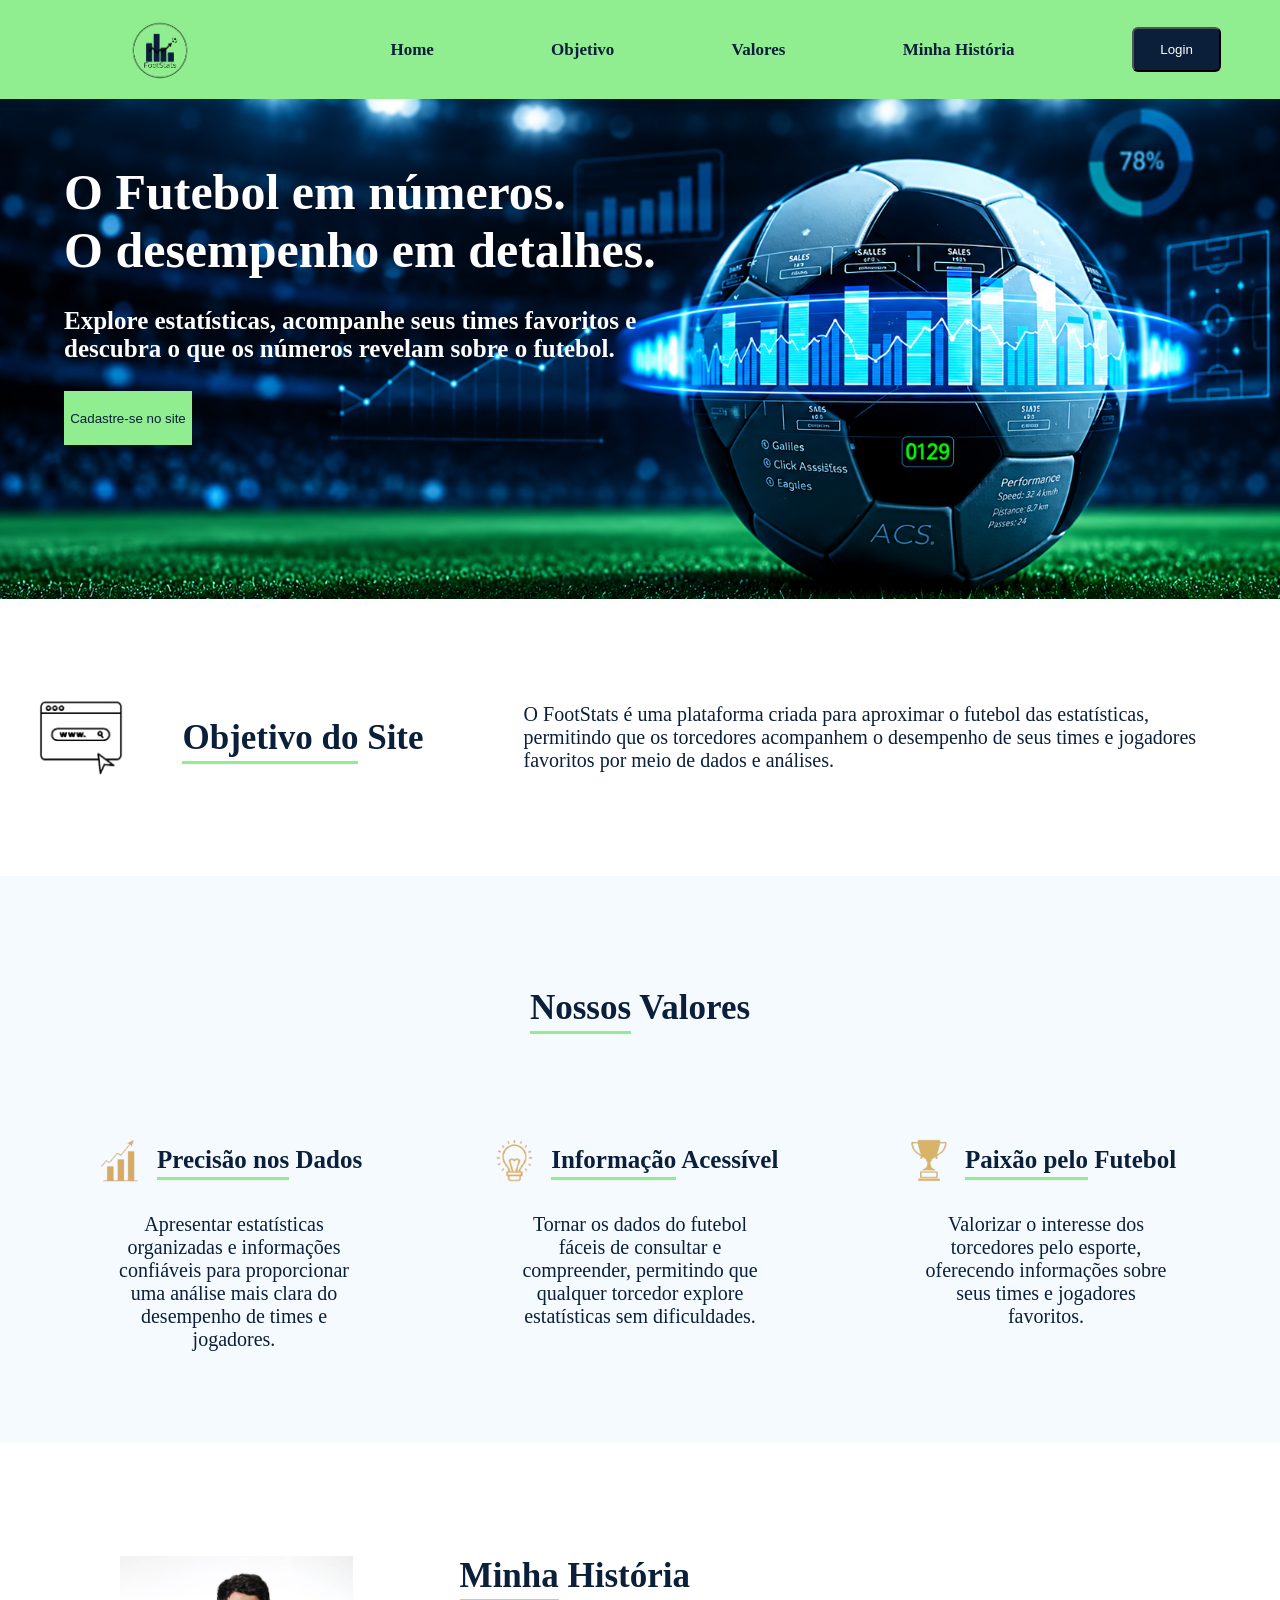
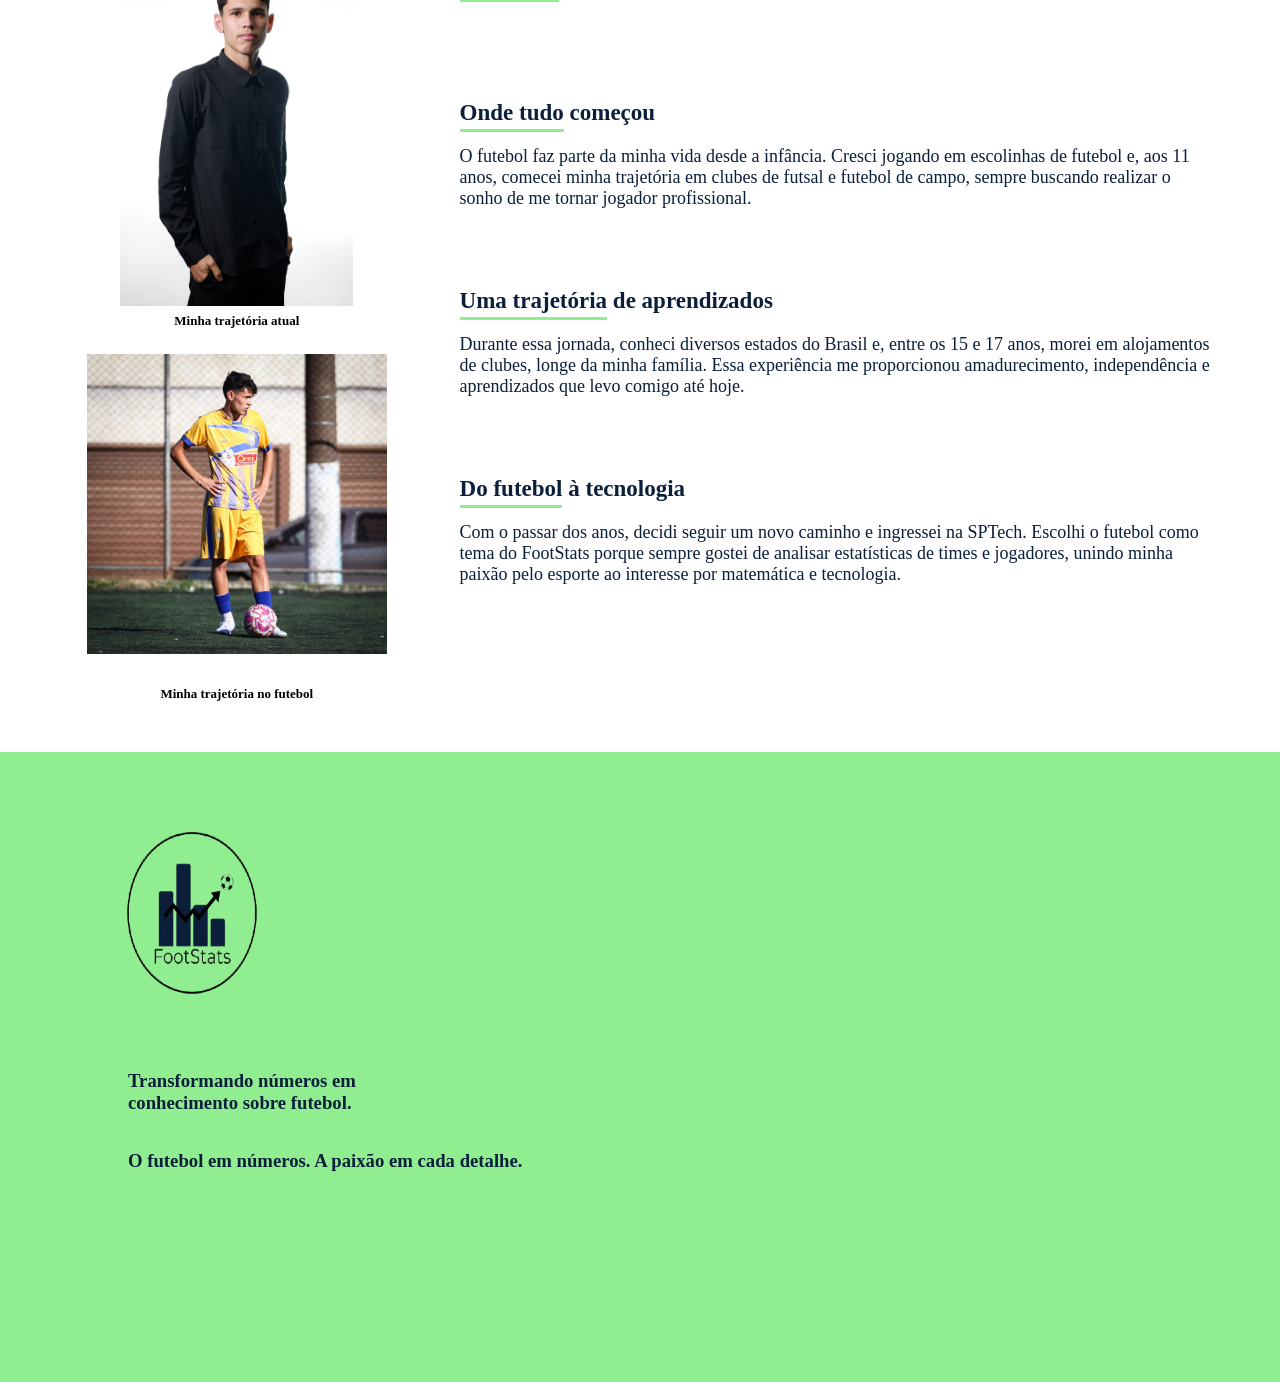
==== aplicacão/index.html @ 1ad9ff58 "subindo assets, aplicação e views" ====
<!DOCTYPE html>
<html lang="en">

<head>
    <meta charset="UTF-8">
    <meta name="viewport" content="width=device-width, initial-scale=1.0">
    <title>FootStats | Análises e Estatísticas de Futebol</title>
    <link rel="stylesheet" href="../views/style.css">
</head>

<body>
    <div class="cabecalho">
        <div class="logo">
            <img src="../assets/FootStats - Logo.png" alt="">
        </div>
        <div class="navbar">
            <li>
                <a href="#inicio">Home</a>
            </li>
            <li>
                <a href="#objetivo">Objetivo</a>
            </li>
            <li>
                <a href="#valores">Valores</a>
            </li>
            <li>
                <a href="#minhahistoria">Minha História</a>
            </li>
            <a href="login.html"><button class="botao-login">Login</button></a> 
        </div>

    </div>

    <div class="conteudo-principal" id="inicio">
        <div class="conteiner">
            <h1><b>O Futebol em números. <br></b>O desempenho em detalhes.</b></h1><br>
            <p><b>Explore estatísticas, acompanhe seus times favoritos e <br> descubra o que os números revelam sobre o futebol.</b></p><br>
            <a href="cadastro.html"><button>Cadastre-se no site</button></a>
        </div>
    </div>

    <div class="sobre-site" id="objetivo">
        <img src="../assets/Sobre_o_Site.png" alt="">
        <h2><span>Objetivo do</span> Site</h2>
        <p>O FootStats é uma plataforma criada para aproximar o futebol das estatísticas,
        permitindo que os torcedores acompanhem o desempenho de seus times e jogadores
        favoritos por meio de dados e análises.</p>
    </div>

    <div class="valores" id="valores">
        <h2><b><span>Nossos</span> Valores</b></h2> <br> <br> <br>
        <div class="cards-valores">
            <div class="cards">
                <div class="titulo-card">
                <img src="../assets/icone_grafico.png" alt="">
                <h3><b><span>Precisão nos</span> Dados</b></h3> <br> <br>
                </div>
                <p>Apresentar estatísticas organizadas e informações confiáveis para proporcionar uma análise
                mais clara do desempenho de times e jogadores.</p>
            </div>

            <div class="cards">
                <div class="titulo-card">
                <img src="../assets/icone_informacao.png" alt="">
                <h3><b><span>Informação</span> Acessível</b></h3> <br> <br>
                </div>
                <p>Tornar os dados do futebol fáceis de consultar e compreender, 
                permitindo que qualquer torcedor explore estatísticas sem dificuldades.</p>
            </div>

            <div class="cards">
                <div class="titulo-card">
                <img src="../assets/icone_trofeu.png" alt="">
                <h3><b><span>Paixão pelo</span> Futebol</b></h3> <br> <br>
                </div>
                <p>Valorizar o interesse dos torcedores pelo esporte, 
                oferecendo informações sobre seus times e jogadores favoritos.</p>
            </div>
        </div>
    </div>

    <div class="historia" id="minhahistoria">
        <div class="imagens">

            <div>
                <img src="../assets/img_profissional.jpeg" alt="Foto profissional">
                <p><b>Minha trajetória atual</b></p>
            </div>

            <div>
                <img src="../assets/img_futebol.jpeg" alt="Foto jogando futebol">
                <p><b>Minha trajetória no futebol</b></p>
            </div>

        </div>

        <div class="conteudo-historia">
            <h2><b><span>Minha</span> História</b></h2> <br><br><br>
            <h3><b><span>Onde tudo</span> começou</b></h3>
            <p>O futebol faz parte da minha vida desde a infância. Cresci jogando em escolinhas de futebol e,
            aos 11 anos, comecei minha trajetória em clubes de futsal e futebol de campo,
            sempre buscando realizar o sonho de me tornar jogador profissional.</p> <br><br><br>

            <h3><b><span>Uma trajetória</span> de aprendizados</b></h3>
            <p>Durante essa jornada, conheci diversos estados do Brasil e, entre os 15 e 17 anos, 
            morei em alojamentos de clubes, longe da minha família. Essa experiência me proporcionou amadurecimento,
            independência e aprendizados que levo comigo até hoje.</p> <br><br><br>

            <h3><b><span>Do futebol</span> à tecnologia</b></h3>
            <p>Com o passar dos anos, decidi seguir um novo caminho e ingressei
            na SPTech. Escolhi o futebol como tema do FootStats porque sempre
            gostei de analisar estatísticas de times e jogadores, unindo
            minha paixão pelo esporte ao interesse por matemática e tecnologia.</p>
        </div>
    </div>
    <div class="rodape">
        <div class="box">
            <img src="../assets/FootStats - Logo.png" alt=""> <br><br>
            <h3>Transformando números em <br> conhecimento sobre futebol.</h3><br><br>
            <h3>O futebol em números. A paixão em cada detalhe.</h3>
        </div>
    </div>
</body>
</html>
---- views/style.css ----
html {
    scroll-behavior: smooth;
}

* {
    margin: 0;
    padding: 0;
}

.cabecalho {
    display: flex;
    background-color: lightgreen;
    width: 100vw;
    height: 11vh;
    flex-direction: row;
}

.logo {
    width: 35%;
    height: 100%;
    align-items: center;
    display: flex;
}

.logo img {
    width: 160px;
    margin-left: 80px;
    margin-top: 2px;
}

.navbar {
    display: flex;
    width: 100%;
    height: 100%;
    justify-content: space-around;
    align-items: center;
    font-size: 15px;
}

.navbar a {
    text-decoration: none;
    color: inherit;
    font-size: 17px;
    font-weight: 600;
    color:#0B1F3A;
    justify-content: center;
}

.navbar li {
    list-style: none;
}

.botao-login {
    background-color: #0B1F3A ;
    color:white;
    width: 7vw;
    height: 5vh;
    border-radius: 6px;
}

.conteudo-principal{
    display: flex;
    min-height: 500px;
    background-image: url("../assets/background_img.png");
    background-size: cover;
    background-position: center;
    background-repeat: no-repeat;
}

.conteudo-principal .conteiner {
    justify-content: center;
    align-items: center;
    height: 100%;
    width: 55%;
    padding-top: 5%;
    margin-left: 5%;
    font-size: 25px;
    color: white;
}

.conteiner button{
    background-color: lightgreen;
    color: #0B1F3A;
    width: 10vw;
    height: 6vh;
    border: 2px;
}

.sobre-site {
    display: flex;
    justify-content: center;
    align-items: center;
    margin-top: 5%;
    margin-bottom: 5%;
}

.sobre-site h2 {
    color: #0B1F3A;
    white-space: nowrap; /* Impede que o texto quebre de linha */
    font-size: 35px;
    position: relative;
    left: -60px; /* Desloca o título 60px para a esquerda */
}

.sobre-site h2 span {
    border-bottom: 3px solid lightgreen;
    padding-bottom: 4px;
}

.sobre-site p {
    color: #0B1F3A;
    font-size: 20px;
    width: 55%;
    padding: 0;
    margin: 40px;
}

.sobre-site img {
    width: 230px;
    height: auto;
    transform: scale(1.4); /* Aumenta visualmente a imagem em 40% */
    transform-origin: right center /* Faz o aumento acontecer a partir do lado esquerdo */
}

.valores {
    text-align: center;
    padding: 40px 10%;
    background-color: #f5faff;
}

.valores h2 {
    margin-top: 7%;
    color: #0B1F3A;
    font-size: 35px;
}

.valores span {
    border-bottom: 3px solid lightgreen;
    padding-bottom: 4px;
}

.cards-valores {
    display: flex;
    justify-content: center;
    gap: 150px;
    margin-top: 5%;
    margin-bottom: 5%;
}

.cards-valores p {
    font-size: 20px;
}

.cards {
    width: 25%;
}

.cards span {
    border-bottom: 3px solid lightgreen;
    padding-bottom: 4px;
}

.cards h3 {
    color: #0B1F3A;
    font-size: 25px;
    white-space: nowrap;
}

.cards p {
    font-size: 20px;
    margin-top: 25px;
    color: #0B1F3A;
}

.titulo-card {
    display: flex;
    align-items: center;
    justify-content: center;
    gap: 12px;
}

.titulo-card img {
    width: 55px;
    height: 55px;
    object-fit: contain;
}

.historia {
    display: flex;
    align-items: flex-start;
    gap: 50px;
    margin-top: 5%;
    padding: 50px 5%;
}

/* Organiza as duas imagens uma embaixo da outra */
.imagens {
    display: flex;
    flex-direction: column;
    align-items: center;
    width: 30%;
}

.imagens img {
    width: 300px;
    height: 350px;
    object-fit: contain;
    object-position: center;
    display: block;
    margin: 0 auto;
}

.imagens p {
    text-align: center;
    font-size: 13px;
    margin-top: 7px;
}

/* Organiza todo o conteúdo à direita */
.conteudo-historia {
    flex: 1;
    display: block;
    text-align: left;
    color: #0B1F3A;
}

/* Título principal */
.conteudo-historia h2 {
    font-size: 35px;
    margin-bottom: 25px;
}

/* Subtítulos */
.conteudo-historia h3 {
    font-size: 23px;
    margin-top: 25px;
    margin-bottom: 20px;
}

.conteudo-historia span {
    border-bottom: 3px solid lightgreen;
    padding-bottom: 4px;
}

/* Textos */
.conteudo-historia p {
    font-size: 18px;
}

.rodape {
    background-color: lightgreen;
    color: #0B1F3A;
    height: 70vh;
    width: 100%;
}

.rodape img {
    width: 30vw;
    height: 30vh;
    margin-top: 2%;
}

.rodape h3 {
    margin-left: 10%;
    text-align: left;
    color: #0B1F3A;
}
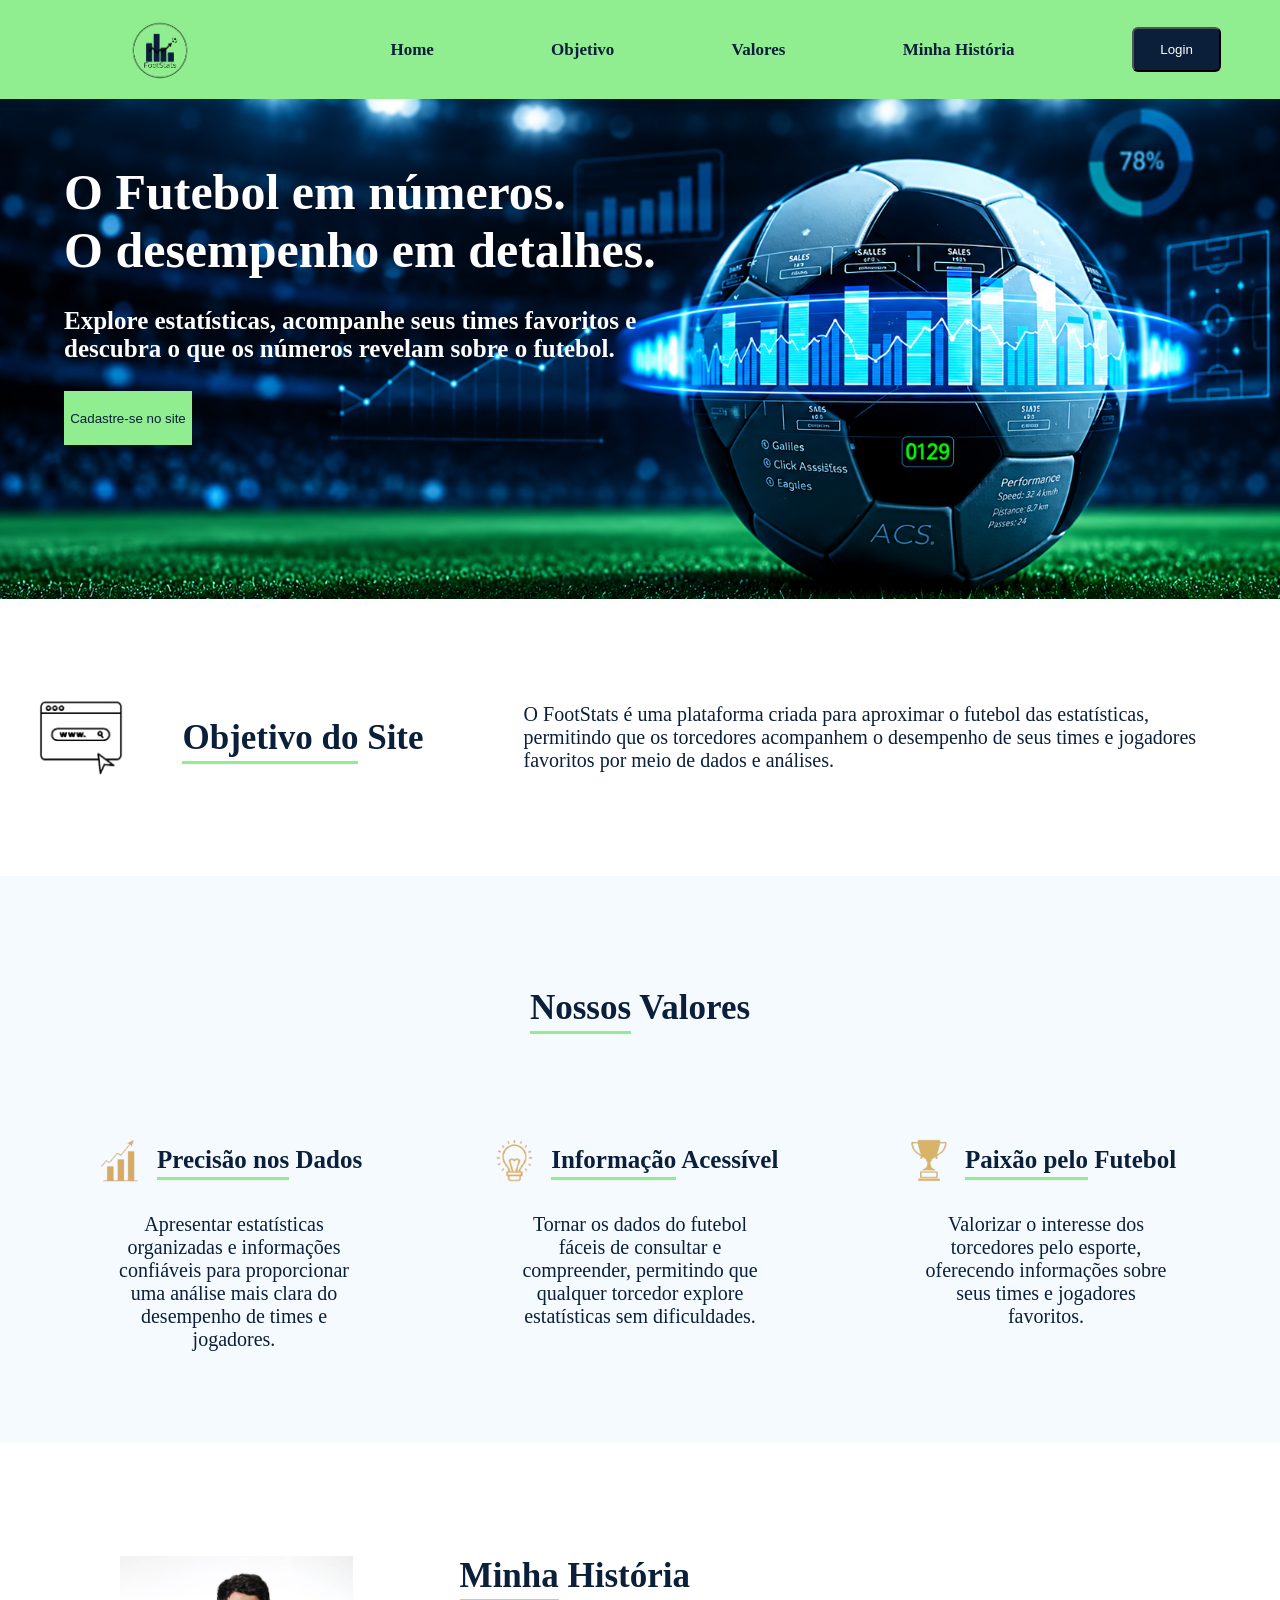
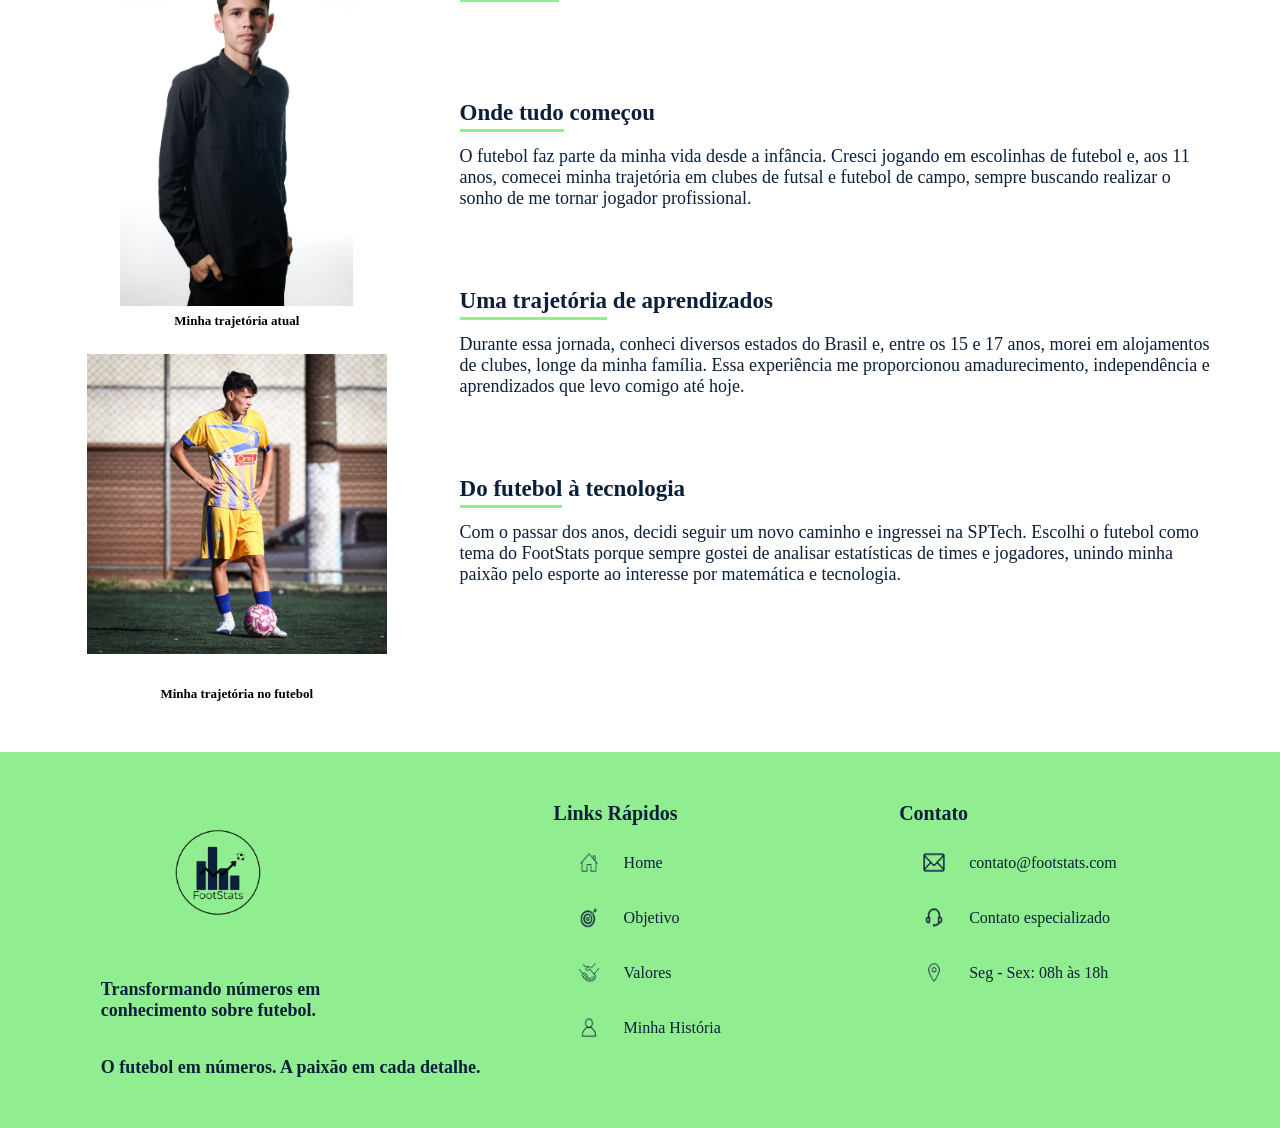
==== commit 17e4bfad: "Atualizando assets e finalizada pagina home" ====
--- a/aplicacão/index.html
+++ b/aplicacão/index.html
@@ -119,6 +119,40 @@
             <h3>Transformando números em <br> conhecimento sobre futebol.</h3><br><br>
             <h3>O futebol em números. A paixão em cada detalhe.</h3>
         </div>
+        <div class="box-links">
+            <h3>Links Rápidos</h3>
+            <li>
+                <img src="../assets/home_rodape.png" alt="">
+                <a href="#inicio">Home</a>
+            </li>
+            <li>
+                <img src="../assets/objetivo_rodape.png" alt="">
+                <a href="#objetivo">Objetivo</a>
+            </li>
+            <li>
+                <img src="../assets/valores_rodape.png" alt="">
+                <a href="#valores">Valores</a>
+            </li>
+            <li>
+                <img src="../assets/historia_rodape.png" alt="">
+                <a href="#minhahistoria">Minha História</a>
+            </li>
+        </div>
+        <div class="box-contato">
+            <h2>Contato</h2>
+            <li>
+                <img src="../assets/email_rodape.png" alt="">
+                <a href="#">contato@footstats.com</a>
+            </li>
+            <li>
+                <img src="../assets/suporte_rodape.png" alt="">
+                <a href="#">Contato especializado</a>
+            </li>
+            <li>
+                <img src="../assets/localizacao_rodape.png" alt="horario.icon">
+                <a href="#">Seg - Sex: 08h às 18h</a>
+            </li>
+        </div>
     </div>
 </body>
 </html>
--- a/views/style.css
+++ b/views/style.css
@@ -247,21 +247,71 @@
     font-size: 18px;
 }
 
+
+/* Rodapé */
 .rodape {
+    display: flex;
+    justify-content: space-around;
+    align-items: flex-start;
     background-color: lightgreen;
     color: #0B1F3A;
-    height: 70vh;
     width: 100%;
-}
-
-.rodape img {
-    width: 30vw;
-    height: 30vh;
-    margin-top: 2%;
-}
-
-.rodape h3 {
-    margin-left: 10%;
+    min-height: 350px;
+    padding: 50px 5%;
+    box-sizing: border-box;
+}
+
+/* Primeira coluna: logo e frases */
+.box {
+    width: 35%;
+}
+
+.box img {
+    width: 250px;
+    height: auto;
+    display: block;
+}
+
+.box h3 {
+    color: #0B1F3A;
+    font-size: 18px;
+    margin-left: 2%;
     text-align: left;
-    color: #0B1F3A;
-}+}
+
+/* Segunda coluna: links rápidos */
+.box-links {
+    width: 25%;
+}
+
+.box-links h3, .box-contato h2 {
+    color: #0B1F3A;
+    font-size: 20px;
+    margin-bottom: 15px;
+}
+
+/* Terceira coluna: contato */
+.box-contato {
+    width: 25%;
+}
+
+/* Organização dos itens das duas últimas colunas */
+.box-links li, .box-contato li {
+    display: flex;
+    align-items: center;
+    list-style: none;
+    margin-bottom: 10px;
+}
+
+/* Ícones pequenos */
+.box-links img, .box-contato img {
+    width: 70px;
+    height: 45px;
+}
+
+/* Links */
+.box-links a, .box-contato a {
+    color: #0B1F3A;
+    text-decoration: none;
+    font-size: 16px;
+}
